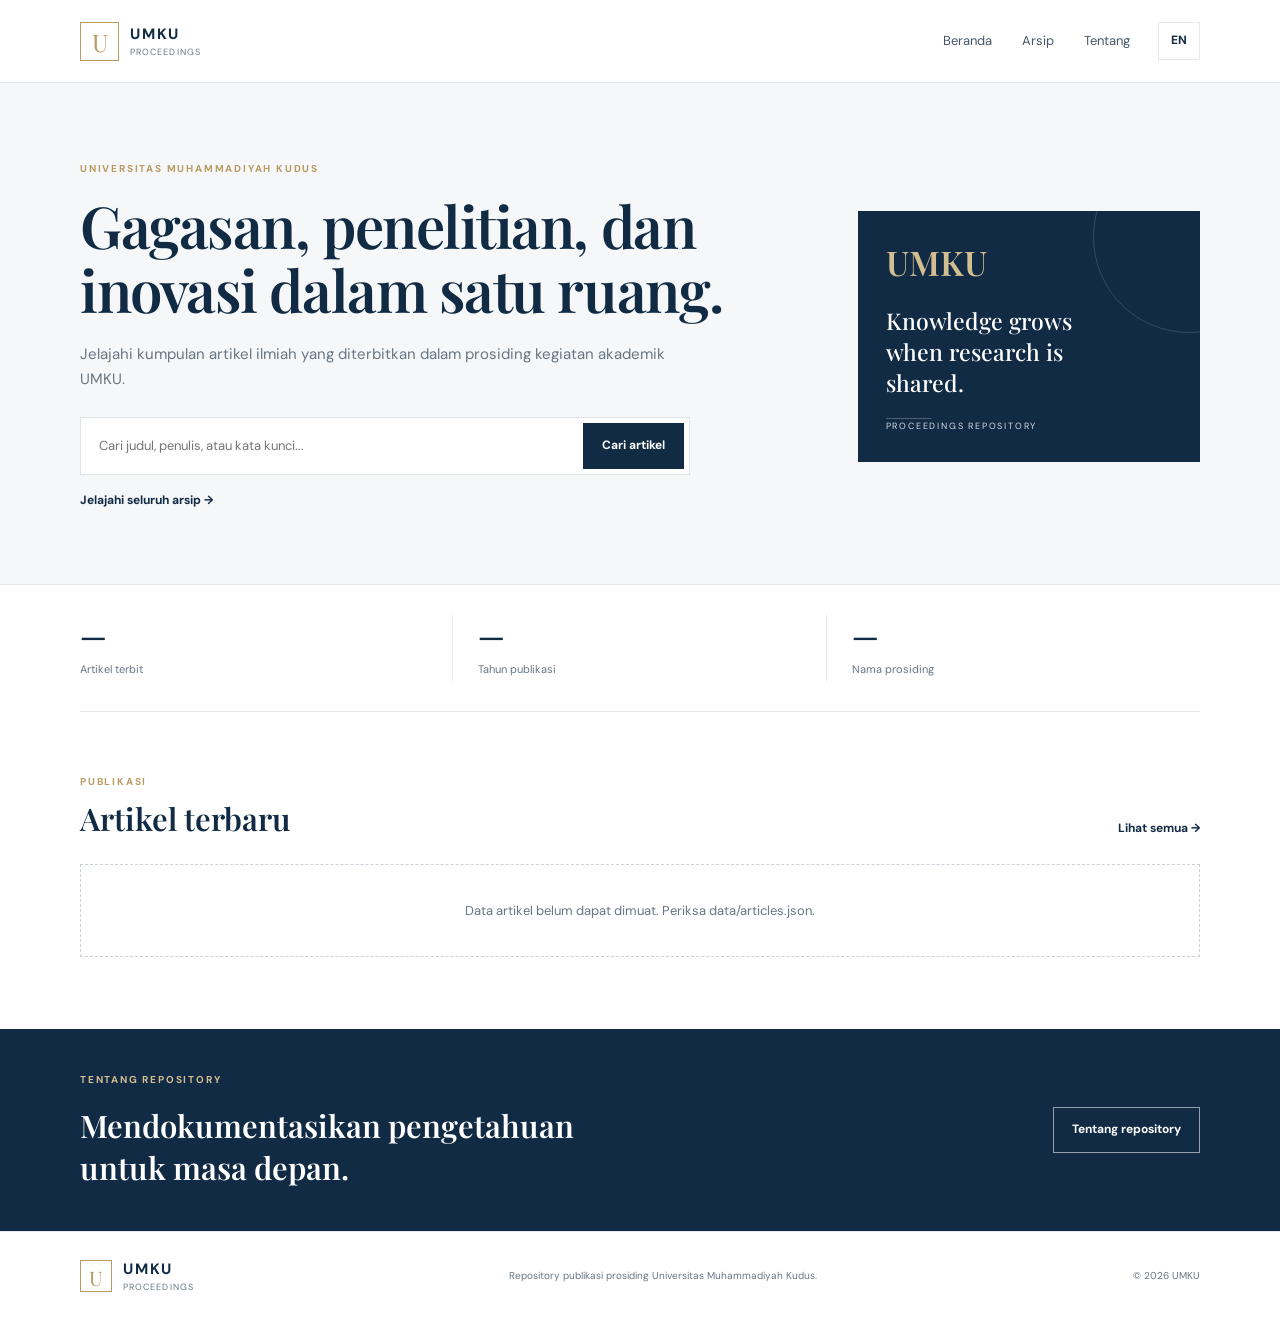
==== index.html @ 68429941 "Initial commit: prosiding website" ====
<!doctype html>
<html lang="id">
<head>
  <meta charset="utf-8">
  <meta name="viewport" content="width=device-width, initial-scale=1">
  <meta name="description" content="Repository publikasi prosiding Universitas Muhammadiyah Kudus.">
  <title>UMKU Proceedings</title>
  <link rel="icon" href="./assets/images/favicon.svg" type="image/svg+xml">
  <link rel="stylesheet" href="./assets/css/style.css">
  <script defer src="./assets/js/app.js"></script>
  <script defer src="./assets/js/home.js"></script>
</head>
<body>
  <div id="site-header"></div>
  <main>
    <section class="hero">
      <div class="container hero-grid">
        <div>
          <p class="eyebrow" data-i18n="eyebrow">UNIVERSITAS MUHAMMADIYAH KUDUS</p>
          <h1 data-i18n="heroTitle">Gagasan, penelitian, dan inovasi dalam satu ruang.</h1>
          <p class="hero-copy" data-i18n="heroCopy">Jelajahi kumpulan artikel ilmiah yang diterbitkan dalam prosiding kegiatan akademik UMKU.</p>
          <form class="search-box" id="hero-search">
            <label class="sr-only" for="hero-query" data-i18n="searchLabel">Cari artikel</label>
            <input id="hero-query" name="q" type="search" placeholder="Cari judul, penulis, atau kata kunci..." data-i18n-placeholder="searchPlaceholder">
            <button class="button button-dark" type="submit" data-i18n="searchButton">Cari artikel</button>
          </form>
          <a class="text-link" href="./archive.html" data-i18n="browseArchive">Jelajahi seluruh arsip →</a>
        </div>
        <aside class="hero-note">
          <span class="note-mark">UMKU</span>
          <p data-i18n="heroNote">Knowledge grows when research is shared.</p>
          <span class="note-line"></span>
          <small>PROCEEDINGS REPOSITORY</small>
        </aside>
      </div>
    </section>

    <section class="container stats-row" aria-label="Repository statistics">
      <div class="stat"><strong id="stat-articles">—</strong><span data-i18n="statArticles">Artikel terbit</span></div>
      <div class="stat"><strong id="stat-years">—</strong><span data-i18n="statYears">Tahun publikasi</span></div>
      <div class="stat"><strong id="stat-events">—</strong><span data-i18n="statEvents">Nama prosiding</span></div>
    </section>

    <section class="container section">
      <div class="section-heading">
        <div><p class="eyebrow" data-i18n="latestEyebrow">PUBLIKASI</p><h2 data-i18n="latestTitle">Artikel terbaru</h2></div>
        <a class="text-link" href="./archive.html" data-i18n="viewAll">Lihat semua →</a>
      </div>
      <div id="latest-articles" class="article-grid">
        <div class="empty-state">Memuat artikel…</div>
      </div>
    </section>

    <section class="callout">
      <div class="container callout-inner">
        <div><p class="eyebrow" data-i18n="aboutEyebrow">TENTANG REPOSITORY</p><h2 data-i18n="aboutTitle">Mendokumentasikan pengetahuan untuk masa depan.</h2></div>
        <a class="button button-outline" href="./about.html" data-i18n="aboutButton">Tentang repository</a>
      </div>
    </section>
  </main>
  <div id="site-footer"></div>
</body>
</html>
---- assets/css/style.css ----
@import url('https://fonts.googleapis.com/css2?family=DM+Sans:wght@400;500;600;700&family=Playfair+Display:wght@500;600;700&display=swap');
:root{--navy:#122b45;--navy2:#1c3b59;--gold:#b99a63;--ink:#1c2732;--muted:#687684;--line:#e5e9ed;--paper:#fff;--soft:#f5f7f8;--serif:"Playfair Display",Georgia,serif;--sans:"DM Sans",Arial,sans-serif}
*{box-sizing:border-box}html{scroll-behavior:smooth}body{margin:0;background:var(--paper);color:var(--ink);font-family:var(--sans);line-height:1.65}a{color:inherit;text-decoration:none}button,input,select{font:inherit}.container{width:min(1120px,calc(100% - 44px));margin-inline:auto}.site-header{border-bottom:1px solid var(--line);background:#fff}.nav-wrap{min-height:82px;display:flex;align-items:center;justify-content:space-between;gap:28px}.brand{display:flex;align-items:center;gap:11px;color:var(--navy)}.brand-symbol{width:39px;height:39px;border:1px solid var(--gold);display:grid;place-items:center;font-family:var(--serif);font-size:24px;color:var(--gold)}.brand strong,.brand small{display:block;line-height:1.2;letter-spacing:.12em}.brand strong{font-size:15px}.brand small{font-size:9px;color:var(--muted);margin-top:4px}.main-nav{display:flex;gap:30px;margin-left:auto}.main-nav a{font-size:13px;color:#485665}.main-nav a:hover,.text-link:hover{color:var(--gold)}.language-toggle{border:1px solid var(--line);background:white;padding:8px 12px;color:var(--navy);cursor:pointer;font-size:12px;font-weight:700}.hero{background:var(--soft);border-bottom:1px solid var(--line);padding:78px 0 72px}.hero-grid{display:grid;grid-template-columns:1.55fr .75fr;gap:70px;align-items:center}.eyebrow{font-size:10px;font-weight:700;letter-spacing:.18em;color:var(--gold);margin:0 0 15px}.hero h1,.page-intro h1,.detail-main h1,.prose h1{font:600 clamp(38px,5vw,58px)/1.12 var(--serif);letter-spacing:-.025em;color:var(--navy);margin:0;max-width:720px}.hero-copy{color:var(--muted);max-width:590px;margin:20px 0 25px;font-size:15px}.search-box{display:flex;max-width:610px;background:white;border:1px solid #dfe4e8;padding:5px;gap:6px}.search-box input{border:0;outline:0;min-width:0;flex:1;padding:12px 13px;color:var(--ink);font-size:13px}.button{display:inline-flex;align-items:center;justify-content:center;padding:12px 18px;border:1px solid transparent;font-size:12px;font-weight:700;cursor:pointer;transition:.2s}.button-dark{background:var(--navy);color:white}.button-dark:hover{background:var(--navy2)}.button-light{background:white;border-color:var(--line);color:var(--navy)}.button-outline{border-color:rgba(255,255,255,.55);color:white}.text-link{display:inline-block;color:var(--navy);font-size:12px;font-weight:700;margin-top:16px}.hero-note{min-height:245px;background:var(--navy);color:white;padding:28px;display:flex;flex-direction:column;justify-content:space-between;position:relative;overflow:hidden}.hero-note:after{content:"";position:absolute;width:190px;height:190px;border:1px solid rgba(255,255,255,.14);border-radius:50%;right:-85px;top:-70px}.note-mark{font:600 34px var(--serif);color:#d4bd91}.hero-note p{font:500 23px/1.35 var(--serif);max-width:220px;margin:20px 0}.note-line{height:1px;background:rgba(255,255,255,.25);width:45px}.hero-note small{font-size:9px;letter-spacing:.2em;color:#d3dce4}.stats-row{display:grid;grid-template-columns:repeat(3,1fr);padding:30px 0;border-bottom:1px solid var(--line)}.stat{padding:0 25px;border-right:1px solid var(--line)}.stat:first-child{padding-left:0}.stat:last-child{border:0}.stat strong{display:block;color:var(--navy);font:600 30px var(--serif)}.stat span{font-size:11px;color:var(--muted)}.section{padding:62px 0 72px}.section-heading{display:flex;align-items:end;justify-content:space-between;margin-bottom:25px}.section-heading h2,.callout h2,.abstract-block h2,.pdf-section h2{font:600 31px var(--serif);color:var(--navy);margin:0}.section-heading .eyebrow{margin-bottom:6px}.section-heading .text-link{margin:0}.article-grid{display:grid;grid-template-columns:repeat(3,1fr);gap:16px}.article-card{border:1px solid var(--line);padding:23px;min-height:220px;display:flex;flex-direction:column;align-items:flex-start;transition:.2s}.article-card:hover{border-color:#b7c2cc;transform:translateY(-2px)}.article-card-meta{display:flex;gap:12px;flex-wrap:wrap;color:var(--gold);font-size:10px;font-weight:700}.article-card h3{font:600 20px/1.35 var(--serif);color:var(--navy);margin:16px 0 8px}.article-authors{font-size:11px;color:var(--muted);margin:0}.article-card .text-link{margin-top:auto;padding-top:18px}.empty-state{padding:35px;border:1px dashed #cbd3da;color:var(--muted);font-size:13px;text-align:center;grid-column:1/-1}.callout{background:var(--navy);color:white;padding:43px 0}.callout-inner{display:flex;align-items:center;justify-content:space-between;gap:30px}.callout .eyebrow{color:#d4bd91}.callout h2{color:white;max-width:580px}.site-footer{border-top:1px solid var(--line);padding:28px 0}.footer-inner{display:flex;align-items:center;justify-content:space-between;gap:20px}.footer-inner p,.footer-inner>span{font-size:10px;color:var(--muted);margin:0}.brand-footer .brand-symbol{width:32px;height:32px;font-size:20px}.page-main{padding-top:55px;padding-bottom:90px}.page-intro{margin-bottom:34px}.page-intro h1,.prose h1{font-size:46px}.page-intro>p:last-child{color:var(--muted);font-size:14px}.filter-panel{display:flex;gap:12px;align-items:end;background:var(--soft);padding:15px;margin-bottom:20px}.archive-search{flex:1}.filter-label{display:grid;gap:5px;font-size:10px;color:var(--muted);font-weight:700}.filter-label select{min-width:150px;border:1px solid var(--line);background:white;padding:12px;color:var(--ink);font-size:12px}.results-bar{display:flex;justify-content:space-between;color:var(--muted);font-size:11px;padding:8px 0 15px}.article-list{border-top:1px solid var(--line)}.list-item{display:grid;grid-template-columns:90px 1fr;gap:25px;padding:27px 10px;border-bottom:1px solid var(--line)}.list-year{font:600 24px var(--serif);color:var(--gold)}.list-item .eyebrow{margin-bottom:5px}.list-item h2{font:600 22px/1.35 var(--serif);color:var(--navy);margin:0 0 7px}.list-item .text-link{margin-top:8px}.back-link{display:inline-block;font-size:12px;color:var(--muted);margin-bottom:32px}.detail-layout{display:grid;grid-template-columns:1.6fr .7fr;gap:60px}.detail-main h1{font-size:42px}.detail-authors{font-size:13px;color:var(--muted);margin:18px 0}.detail-actions{display:flex;gap:9px;margin:25px 0 38px}.abstract-block{border-top:1px solid var(--line);padding-top:25px}.abstract-block h2,.pdf-section h2{font-size:25px}.abstract-block p{font-size:14px;color:#53616e;line-height:1.85}.metadata-card{background:var(--soft);padding:23px;height:max-content}.metadata-card h2{font:600 19px var(--serif);color:var(--navy);margin:0 0 20px}.metadata-card dl{margin:0}.metadata-card dt{font-size:10px;text-transform:uppercase;letter-spacing:.1em;color:var(--gold);font-weight:700;margin-top:16px}.metadata-card dd{font-size:12px;color:var(--ink);margin:3px 0 0;overflow-wrap:anywhere}.pdf-section{margin-top:55px}.pdf-section .section-heading{margin-bottom:15px}.pdf-frame{width:100%;height:720px;border:1px solid var(--line);background:var(--soft)}.prose{max-width:850px}.prose h2{font:600 25px var(--serif);color:var(--navy);margin-top:38px}.prose p{color:#566471;max-width:760px;font-size:14px}.sr-only{position:absolute;width:1px;height:1px;padding:0;margin:-1px;overflow:hidden;clip:rect(0,0,0,0);white-space:nowrap;border:0}
@media(max-width:760px){.container{width:min(100% - 32px,1120px)}.nav-wrap{min-height:72px;gap:12px}.main-nav{gap:13px}.main-nav a{font-size:11px}.brand-symbol{width:33px;height:33px}.brand strong{font-size:13px}.brand small{font-size:8px}.hero{padding:52px 0}.hero-grid{grid-template-columns:1fr;gap:30px}.hero h1{font-size:42px}.hero-note{min-height:190px}.stats-row{padding:22px 0}.stat{padding:0 12px}.stat strong{font-size:24px}.stat span{font-size:9px}.section{padding:45px 0}.article-grid{grid-template-columns:1fr}.article-card{min-height:185px}.callout-inner{align-items:flex-start;flex-direction:column}.filter-panel{align-items:stretch;flex-direction:column}.filter-label select{width:100%}.list-item{grid-template-columns:55px 1fr;gap:12px;padding:22px 0}.list-year{font-size:19px}.list-item h2{font-size:19px}.detail-layout{grid-template-columns:1fr;gap:28px}.detail-main h1{font-size:34px}.pdf-frame{height:560px}.footer-inner{align-items:flex-start;flex-direction:column;gap:10px}.page-intro h1,.prose h1{font-size:38px}.search-box{flex-direction:column}.search-box input{width:100%}.search-box .button{width:100%}}
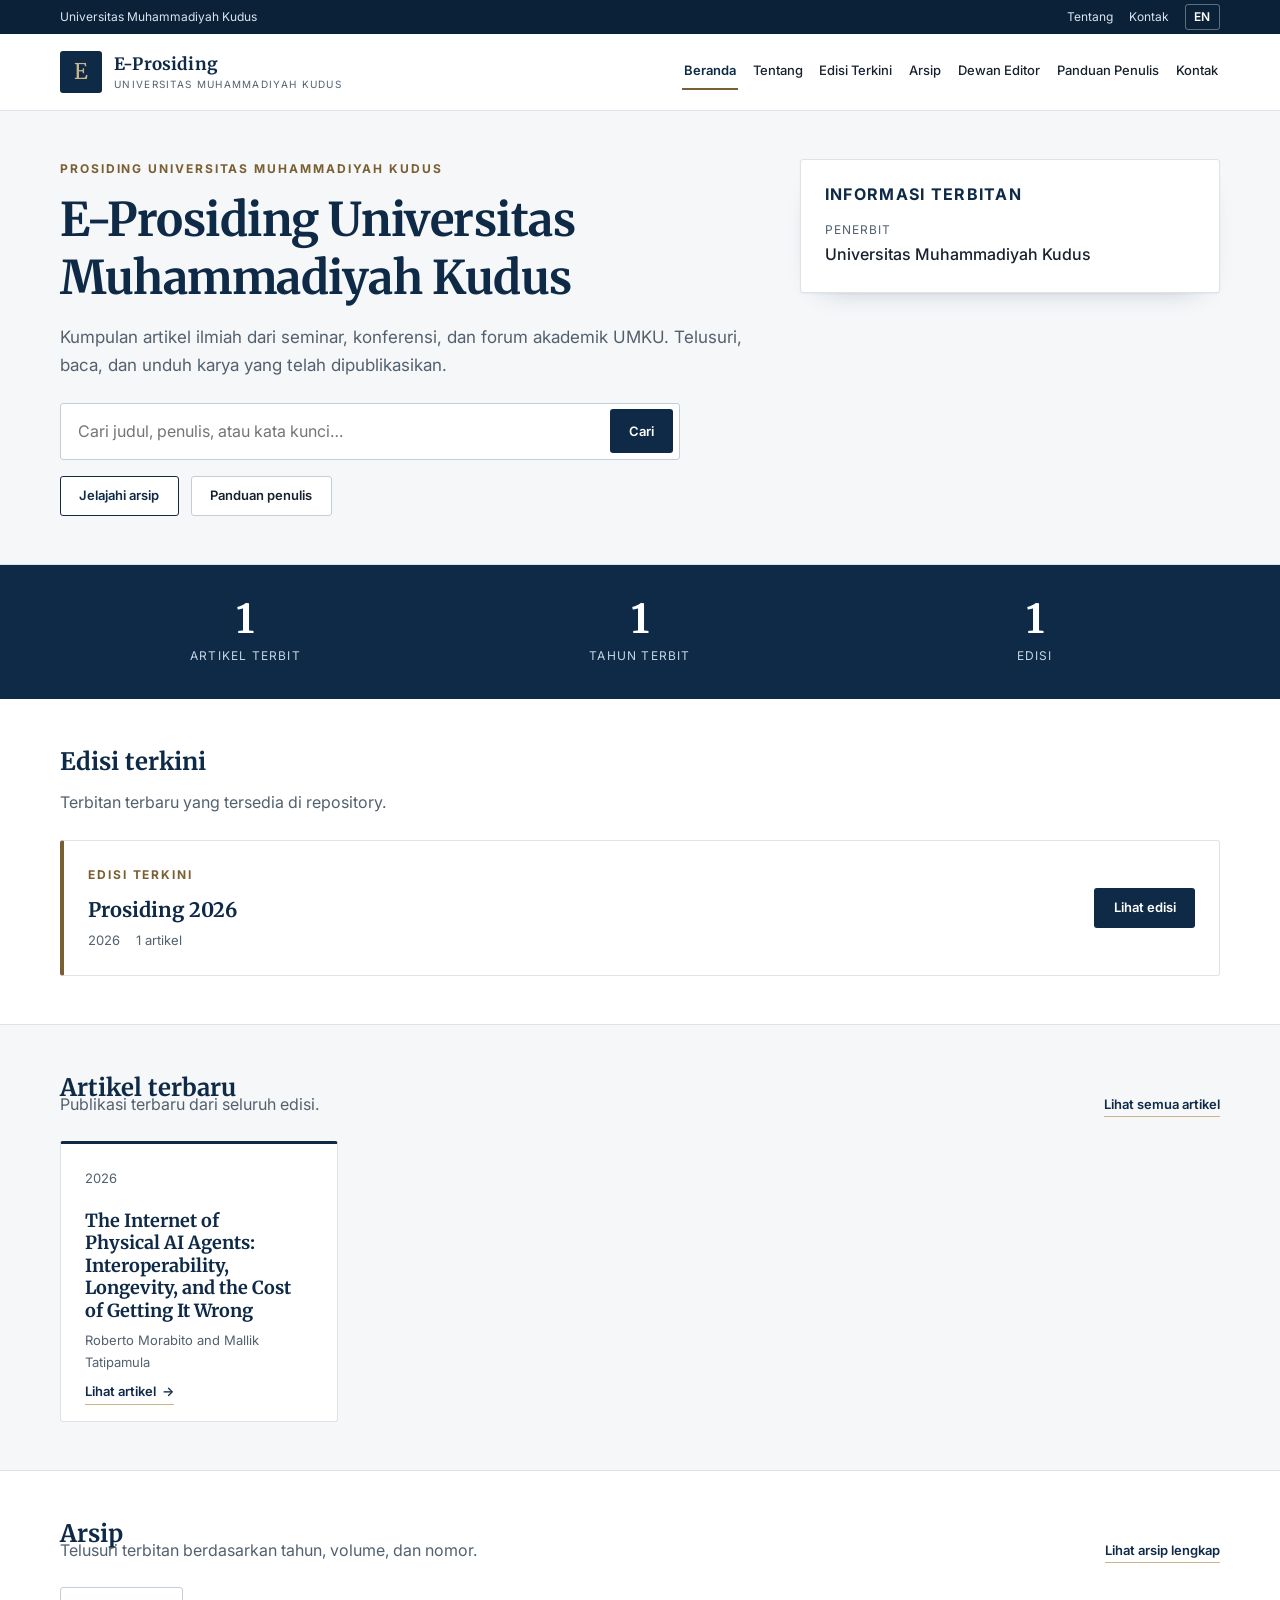
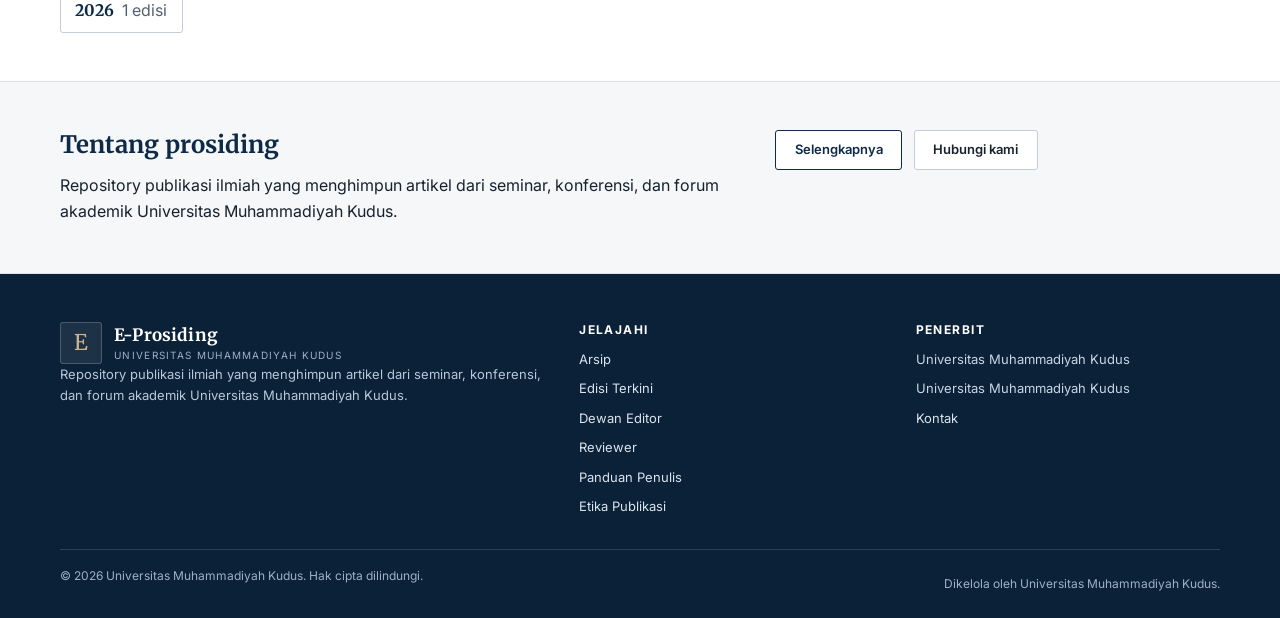
==== commit ca0a764d: "diubah banyak" ====
--- a/index.html
+++ b/index.html
@@ -3,61 +3,219 @@
 <head>
   <meta charset="utf-8">
   <meta name="viewport" content="width=device-width, initial-scale=1">
-  <meta name="description" content="Repository publikasi prosiding Universitas Muhammadiyah Kudus.">
-  <title>UMKU Proceedings</title>
-  <link rel="icon" href="./assets/images/favicon.svg" type="image/svg+xml">
-  <link rel="stylesheet" href="./assets/css/style.css">
-  <script defer src="./assets/js/app.js"></script>
-  <script defer src="./assets/js/home.js"></script>
+  <title>E-Prosiding Universitas Muhammadiyah Kudus — Prosiding Ilmiah</title>
+  <meta name="description" content="E-Prosiding Universitas Muhammadiyah Kudus: repository publikasi ilmiah dari seminar, konferensi, dan forum akademik UMKU. Telusuri, baca, dan unduh artikel.">
+  <link rel="canonical" href="https://elbirr.github.io/prosiding-website/">
+  <meta name="theme-color" content="#0e2a47">
+  <meta property="og:type" content="website">
+  <meta property="og:site_name" content="E-Prosiding Universitas Muhammadiyah Kudus">
+  <meta property="og:title" content="E-Prosiding Universitas Muhammadiyah Kudus">
+  <meta property="og:description" content="Repository publikasi ilmiah dari seminar, konferensi, dan forum akademik Universitas Muhammadiyah Kudus.">
+  <meta property="og:url" content="https://elbirr.github.io/prosiding-website/">
+  <meta name="twitter:card" content="summary">
+  <link rel="icon" href="assets/images/favicon.svg" type="image/svg+xml">
+  <link rel="preconnect" href="https://fonts.googleapis.com">
+  <link rel="preconnect" href="https://fonts.gstatic.com" crossorigin>
+  <link href="https://fonts.googleapis.com/css2?family=Inter:wght@400;500;600;700&family=Merriweather:wght@400;700&display=swap" rel="stylesheet">
+  <link rel="stylesheet" href="assets/css/style.css">
+  <script defer src="assets/js/lib.js"></script>
+  <script defer src="assets/js/app.js"></script>
+  <script defer src="assets/js/home.js"></script>
+  <script type="application/ld+json">
+  {
+    "@context": "https://schema.org",
+    "@type": "WebSite",
+    "name": "E-Prosiding Universitas Muhammadiyah Kudus",
+    "url": "https://elbirr.github.io/prosiding-website/",
+    "publisher": {
+      "@type": "Organization",
+      "name": "Universitas Muhammadiyah Kudus"
+    }
+  }
+  </script>
 </head>
 <body>
-  <div id="site-header"></div>
-  <main>
+  <a class="skip-link" href="#main" data-i18n="skipToContent">Lewati ke konten</a>
+
+  <header class="site-header">
+    <div class="utility-bar">
+      <div class="container utility-inner">
+        <span data-site="institution">Universitas Muhammadiyah Kudus</span>
+        <nav aria-label="Bahasa">
+          <a href="about.html" data-i18n="navAbout">Tentang</a>
+          <a href="contact.html" data-i18n="navContact">Kontak</a>
+          <button class="lang-toggle" type="button" data-lang-toggle data-i18n-aria="languageLabel">EN</button>
+        </nav>
+      </div>
+    </div>
+    <div class="container header-inner">
+      <a class="brand" href="index.html">
+        <span class="brand-mark" data-logo aria-hidden="true">E</span>
+        <span class="brand-text">
+          <strong>E-Prosiding</strong>
+          <small>Universitas Muhammadiyah Kudus</small>
+        </span>
+      </a>
+      <button class="menu-toggle" type="button" data-menu-toggle aria-expanded="false" aria-controls="main-nav">
+        <span data-menu-label>Menu</span>
+      </button>
+      <nav class="main-nav" id="main-nav" aria-label="Navigasi utama">
+        <a href="index.html" aria-current="page" data-i18n="navHome">Beranda</a>
+        <a href="about.html" data-i18n="navAbout">Tentang</a>
+        <a href="issue.html" data-i18n="navCurrent">Edisi Terkini</a>
+        <a href="archive.html" data-i18n="navArchive">Arsip</a>
+        <a href="editorial-team.html" data-i18n="navEditorial">Dewan Editor</a>
+        <a href="author-guidelines.html" data-i18n="navGuidelines">Panduan Penulis</a>
+        <a href="contact.html" data-i18n="navContact">Kontak</a>
+      </nav>
+    </div>
+  </header>
+
+  <main id="main">
     <section class="hero">
       <div class="container hero-grid">
         <div>
-          <p class="eyebrow" data-i18n="eyebrow">UNIVERSITAS MUHAMMADIYAH KUDUS</p>
-          <h1 data-i18n="heroTitle">Gagasan, penelitian, dan inovasi dalam satu ruang.</h1>
-          <p class="hero-copy" data-i18n="heroCopy">Jelajahi kumpulan artikel ilmiah yang diterbitkan dalam prosiding kegiatan akademik UMKU.</p>
-          <form class="search-box" id="hero-search">
-            <label class="sr-only" for="hero-query" data-i18n="searchLabel">Cari artikel</label>
-            <input id="hero-query" name="q" type="search" placeholder="Cari judul, penulis, atau kata kunci..." data-i18n-placeholder="searchPlaceholder">
-            <button class="button button-dark" type="submit" data-i18n="searchButton">Cari artikel</button>
+          <p class="eyebrow" data-i18n="heroEyebrow">Prosiding Universitas Muhammadiyah Kudus</p>
+          <h1 data-i18n="heroTitle">E-Prosiding Universitas Muhammadiyah Kudus</h1>
+          <p class="hero-copy" data-i18n="heroCopy">Kumpulan artikel ilmiah dari seminar, konferensi, dan forum akademik UMKU. Telusuri, baca, dan unduh karya yang telah dipublikasikan.</p>
+          <form class="search-form" id="hero-search" role="search">
+            <label class="sr-only" for="hero-query" data-i18n="searchArticles">Cari artikel</label>
+            <input id="hero-query" name="q" type="search" autocomplete="off" data-i18n-placeholder="searchPlaceholder" placeholder="Cari judul, penulis, atau kata kunci…">
+            <button class="btn btn-primary" type="submit" data-i18n="searchButton">Cari</button>
           </form>
-          <a class="text-link" href="./archive.html" data-i18n="browseArchive">Jelajahi seluruh arsip →</a>
-        </div>
-        <aside class="hero-note">
-          <span class="note-mark">UMKU</span>
-          <p data-i18n="heroNote">Knowledge grows when research is shared.</p>
-          <span class="note-line"></span>
-          <small>PROCEEDINGS REPOSITORY</small>
+          <div class="action-row">
+            <a class="btn btn-outline" href="archive.html" data-i18n="browseArchive">Jelajahi arsip</a>
+            <a class="btn btn-ghost" href="author-guidelines.html" data-i18n="guidelinesButton">Panduan penulis</a>
+          </div>
+        </div>
+        <aside class="journal-card">
+          <h2 data-i18n="journalInfo">Informasi terbitan</h2>
+          <dl class="info-list">
+            <div data-site-item>
+              <dt data-i18n="publisherLabel">Penerbit</dt>
+              <dd data-site="publisher">Universitas Muhammadiyah Kudus</dd>
+            </div>
+            <div data-site-item>
+              <dt data-i18n="frequencyLabel">Frekuensi</dt>
+              <dd data-site="frequency"></dd>
+            </div>
+            <div data-site-item>
+              <dt data-i18n="openAccessLabel">Akses terbuka</dt>
+              <dd data-site="open_access"></dd>
+            </div>
+            <div data-site-item>
+              <dt data-i18n="contactLabel">Kontak</dt>
+              <dd><a data-site="contact_email" href="contact.html"></a></dd>
+            </div>
+          </dl>
         </aside>
       </div>
     </section>
 
-    <section class="container stats-row" aria-label="Repository statistics">
-      <div class="stat"><strong id="stat-articles">—</strong><span data-i18n="statArticles">Artikel terbit</span></div>
-      <div class="stat"><strong id="stat-years">—</strong><span data-i18n="statYears">Tahun publikasi</span></div>
-      <div class="stat"><strong id="stat-events">—</strong><span data-i18n="statEvents">Nama prosiding</span></div>
-    </section>
-
-    <section class="container section">
-      <div class="section-heading">
-        <div><p class="eyebrow" data-i18n="latestEyebrow">PUBLIKASI</p><h2 data-i18n="latestTitle">Artikel terbaru</h2></div>
-        <a class="text-link" href="./archive.html" data-i18n="viewAll">Lihat semua →</a>
-      </div>
-      <div id="latest-articles" class="article-grid">
-        <div class="empty-state">Memuat artikel…</div>
-      </div>
-    </section>
-
-    <section class="callout">
-      <div class="container callout-inner">
-        <div><p class="eyebrow" data-i18n="aboutEyebrow">TENTANG REPOSITORY</p><h2 data-i18n="aboutTitle">Mendokumentasikan pengetahuan untuk masa depan.</h2></div>
-        <a class="button button-outline" href="./about.html" data-i18n="aboutButton">Tentang repository</a>
+    <section class="stats" aria-labelledby="stats-title">
+      <h2 class="sr-only" id="stats-title" data-i18n="statsLabel">Statistik publikasi</h2>
+      <div class="container stats-grid">
+        <div class="stat"><strong id="stat-articles">0</strong><span data-i18n="statsArticles">Artikel terbit</span></div>
+        <div class="stat"><strong id="stat-years">0</strong><span data-i18n="statsYears">Tahun terbit</span></div>
+        <div class="stat"><strong id="stat-issues">0</strong><span data-i18n="statsIssues">Edisi</span></div>
+      </div>
+    </section>
+
+    <p class="container muted small" id="loading-note" data-i18n="loading">Memuat…</p>
+
+    <section class="section" id="current-issue-section" aria-labelledby="current-issue-title">
+      <div class="container">
+        <div class="section-head">
+          <h2 id="current-issue-title" data-i18n="currentIssueTitle">Edisi terkini</h2>
+        </div>
+        <p class="section-lead" data-i18n="currentIssueCopy">Terbitan terbaru yang tersedia di repository.</p>
+        <div id="home-issue"></div>
+      </div>
+    </section>
+
+    <section class="section section--soft" aria-labelledby="latest-title">
+      <div class="container">
+        <div class="section-head">
+          <div>
+            <h2 id="latest-title" data-i18n="latestTitle">Artikel terbaru</h2>
+            <p class="section-lead" data-i18n="latestCopy">Publikasi terbaru dari seluruh edisi.</p>
+          </div>
+          <a class="link-arrow" href="archive.html" data-i18n="latestAll">Lihat semua artikel</a>
+        </div>
+        <div class="article-grid" id="latest-articles"></div>
+      </div>
+    </section>
+
+    <section class="section" id="home-archive-section" aria-labelledby="home-archive-title">
+      <div class="container">
+        <div class="section-head">
+          <div>
+            <h2 id="home-archive-title" data-i18n="archiveTitle">Arsip</h2>
+            <p class="section-lead" data-i18n="archiveCopy">Telusuri terbitan berdasarkan tahun, volume, dan nomor.</p>
+          </div>
+          <a class="link-arrow" href="archive.html" data-i18n="archiveLink">Lihat arsip lengkap</a>
+        </div>
+        <ul class="year-list" id="home-archive"></ul>
+      </div>
+    </section>
+
+    <section class="section section--soft" aria-labelledby="home-about-title">
+      <div class="container split">
+        <div>
+          <h2 id="home-about-title" data-i18n="aboutTitle">Tentang prosiding</h2>
+          <p data-site="description"></p>
+        </div>
+        <div class="action-row">
+          <a class="btn btn-outline" href="about.html" data-i18n="aboutMore">Selengkapnya</a>
+          <a class="btn btn-ghost" href="contact.html" data-i18n="contactButton">Hubungi kami</a>
+        </div>
       </div>
     </section>
   </main>
-  <div id="site-footer"></div>
+
+  <footer class="site-footer">
+    <div class="container">
+      <div class="footer-grid">
+        <div class="footer-brand">
+          <a class="brand" href="index.html">
+            <span class="brand-mark" aria-hidden="true">E</span>
+            <span class="brand-text">
+              <strong>E-Prosiding</strong>
+              <small>Universitas Muhammadiyah Kudus</small>
+            </span>
+          </a>
+          <p data-site="description"></p>
+        </div>
+        <div>
+          <h2 data-i18n="footerExplore">Jelajahi</h2>
+          <ul class="footer-links">
+            <li><a href="archive.html" data-i18n="navArchive">Arsip</a></li>
+            <li><a href="issue.html" data-i18n="navCurrent">Edisi Terkini</a></li>
+            <li><a href="editorial-team.html" data-i18n="navEditorial">Dewan Editor</a></li>
+            <li><a href="reviewers.html" data-i18n="navReviewers">Reviewer</a></li>
+            <li><a href="author-guidelines.html" data-i18n="navGuidelines">Panduan Penulis</a></li>
+            <li><a href="ethics.html" data-i18n="navEthics">Etika Publikasi</a></li>
+          </ul>
+        </div>
+        <div>
+          <h2 data-i18n="footerPublisher">Penerbit</h2>
+          <ul class="footer-meta">
+            <li data-site="institution">Universitas Muhammadiyah Kudus</li>
+            <li data-site="publisher">Universitas Muhammadiyah Kudus</li>
+            <li data-site-item><a data-site="contact_email" href="contact.html"></a></li>
+            <li><a href="contact.html" data-i18n="footerContact">Kontak</a></li>
+          </ul>
+        </div>
+      </div>
+      <div class="footer-bottom">
+        <p>© <span data-year>2026</span> Universitas Muhammadiyah Kudus. <span data-i18n="footerRights">Hak cipta dilindungi.</span></p>
+        <p data-i18n="footerManaged">Dikelola oleh Universitas Muhammadiyah Kudus.</p>
+      </div>
+    </div>
+  </footer>
+
+  <noscript>
+    <div class="container notice">Halaman ini memerlukan JavaScript untuk menampilkan data artikel. Anda tetap dapat membuka <a href="archive.html">arsip</a> atau <a href="data/articles.json">berkas data artikel</a> secara langsung. / This page needs JavaScript to load article data.</div>
+  </noscript>
 </body>
 </html>
--- a/assets/css/style.css
+++ b/assets/css/style.css
@@ -1,4 +1,798 @@
-@import url('https://fonts.googleapis.com/css2?family=DM+Sans:wght@400;500;600;700&family=Playfair+Display:wght@500;600;700&display=swap');
-:root{--navy:#122b45;--navy2:#1c3b59;--gold:#b99a63;--ink:#1c2732;--muted:#687684;--line:#e5e9ed;--paper:#fff;--soft:#f5f7f8;--serif:"Playfair Display",Georgia,serif;--sans:"DM Sans",Arial,sans-serif}
-*{box-sizing:border-box}html{scroll-behavior:smooth}body{margin:0;background:var(--paper);color:var(--ink);font-family:var(--sans);line-height:1.65}a{color:inherit;text-decoration:none}button,input,select{font:inherit}.container{width:min(1120px,calc(100% - 44px));margin-inline:auto}.site-header{border-bottom:1px solid var(--line);background:#fff}.nav-wrap{min-height:82px;display:flex;align-items:center;justify-content:space-between;gap:28px}.brand{display:flex;align-items:center;gap:11px;color:var(--navy)}.brand-symbol{width:39px;height:39px;border:1px solid var(--gold);display:grid;place-items:center;font-family:var(--serif);font-size:24px;color:var(--gold)}.brand strong,.brand small{display:block;line-height:1.2;letter-spacing:.12em}.brand strong{font-size:15px}.brand small{font-size:9px;color:var(--muted);margin-top:4px}.main-nav{display:flex;gap:30px;margin-left:auto}.main-nav a{font-size:13px;color:#485665}.main-nav a:hover,.text-link:hover{color:var(--gold)}.language-toggle{border:1px solid var(--line);background:white;padding:8px 12px;color:var(--navy);cursor:pointer;font-size:12px;font-weight:700}.hero{background:var(--soft);border-bottom:1px solid var(--line);padding:78px 0 72px}.hero-grid{display:grid;grid-template-columns:1.55fr .75fr;gap:70px;align-items:center}.eyebrow{font-size:10px;font-weight:700;letter-spacing:.18em;color:var(--gold);margin:0 0 15px}.hero h1,.page-intro h1,.detail-main h1,.prose h1{font:600 clamp(38px,5vw,58px)/1.12 var(--serif);letter-spacing:-.025em;color:var(--navy);margin:0;max-width:720px}.hero-copy{color:var(--muted);max-width:590px;margin:20px 0 25px;font-size:15px}.search-box{display:flex;max-width:610px;background:white;border:1px solid #dfe4e8;padding:5px;gap:6px}.search-box input{border:0;outline:0;min-width:0;flex:1;padding:12px 13px;color:var(--ink);font-size:13px}.button{display:inline-flex;align-items:center;justify-content:center;padding:12px 18px;border:1px solid transparent;font-size:12px;font-weight:700;cursor:pointer;transition:.2s}.button-dark{background:var(--navy);color:white}.button-dark:hover{background:var(--navy2)}.button-light{background:white;border-color:var(--line);color:var(--navy)}.button-outline{border-color:rgba(255,255,255,.55);color:white}.text-link{display:inline-block;color:var(--navy);font-size:12px;font-weight:700;margin-top:16px}.hero-note{min-height:245px;background:var(--navy);color:white;padding:28px;display:flex;flex-direction:column;justify-content:space-between;position:relative;overflow:hidden}.hero-note:after{content:"";position:absolute;width:190px;height:190px;border:1px solid rgba(255,255,255,.14);border-radius:50%;right:-85px;top:-70px}.note-mark{font:600 34px var(--serif);color:#d4bd91}.hero-note p{font:500 23px/1.35 var(--serif);max-width:220px;margin:20px 0}.note-line{height:1px;background:rgba(255,255,255,.25);width:45px}.hero-note small{font-size:9px;letter-spacing:.2em;color:#d3dce4}.stats-row{display:grid;grid-template-columns:repeat(3,1fr);padding:30px 0;border-bottom:1px solid var(--line)}.stat{padding:0 25px;border-right:1px solid var(--line)}.stat:first-child{padding-left:0}.stat:last-child{border:0}.stat strong{display:block;color:var(--navy);font:600 30px var(--serif)}.stat span{font-size:11px;color:var(--muted)}.section{padding:62px 0 72px}.section-heading{display:flex;align-items:end;justify-content:space-between;margin-bottom:25px}.section-heading h2,.callout h2,.abstract-block h2,.pdf-section h2{font:600 31px var(--serif);color:var(--navy);margin:0}.section-heading .eyebrow{margin-bottom:6px}.section-heading .text-link{margin:0}.article-grid{display:grid;grid-template-columns:repeat(3,1fr);gap:16px}.article-card{border:1px solid var(--line);padding:23px;min-height:220px;display:flex;flex-direction:column;align-items:flex-start;transition:.2s}.article-card:hover{border-color:#b7c2cc;transform:translateY(-2px)}.article-card-meta{display:flex;gap:12px;flex-wrap:wrap;color:var(--gold);font-size:10px;font-weight:700}.article-card h3{font:600 20px/1.35 var(--serif);color:var(--navy);margin:16px 0 8px}.article-authors{font-size:11px;color:var(--muted);margin:0}.article-card .text-link{margin-top:auto;padding-top:18px}.empty-state{padding:35px;border:1px dashed #cbd3da;color:var(--muted);font-size:13px;text-align:center;grid-column:1/-1}.callout{background:var(--navy);color:white;padding:43px 0}.callout-inner{display:flex;align-items:center;justify-content:space-between;gap:30px}.callout .eyebrow{color:#d4bd91}.callout h2{color:white;max-width:580px}.site-footer{border-top:1px solid var(--line);padding:28px 0}.footer-inner{display:flex;align-items:center;justify-content:space-between;gap:20px}.footer-inner p,.footer-inner>span{font-size:10px;color:var(--muted);margin:0}.brand-footer .brand-symbol{width:32px;height:32px;font-size:20px}.page-main{padding-top:55px;padding-bottom:90px}.page-intro{margin-bottom:34px}.page-intro h1,.prose h1{font-size:46px}.page-intro>p:last-child{color:var(--muted);font-size:14px}.filter-panel{display:flex;gap:12px;align-items:end;background:var(--soft);padding:15px;margin-bottom:20px}.archive-search{flex:1}.filter-label{display:grid;gap:5px;font-size:10px;color:var(--muted);font-weight:700}.filter-label select{min-width:150px;border:1px solid var(--line);background:white;padding:12px;color:var(--ink);font-size:12px}.results-bar{display:flex;justify-content:space-between;color:var(--muted);font-size:11px;padding:8px 0 15px}.article-list{border-top:1px solid var(--line)}.list-item{display:grid;grid-template-columns:90px 1fr;gap:25px;padding:27px 10px;border-bottom:1px solid var(--line)}.list-year{font:600 24px var(--serif);color:var(--gold)}.list-item .eyebrow{margin-bottom:5px}.list-item h2{font:600 22px/1.35 var(--serif);color:var(--navy);margin:0 0 7px}.list-item .text-link{margin-top:8px}.back-link{display:inline-block;font-size:12px;color:var(--muted);margin-bottom:32px}.detail-layout{display:grid;grid-template-columns:1.6fr .7fr;gap:60px}.detail-main h1{font-size:42px}.detail-authors{font-size:13px;color:var(--muted);margin:18px 0}.detail-actions{display:flex;gap:9px;margin:25px 0 38px}.abstract-block{border-top:1px solid var(--line);padding-top:25px}.abstract-block h2,.pdf-section h2{font-size:25px}.abstract-block p{font-size:14px;color:#53616e;line-height:1.85}.metadata-card{background:var(--soft);padding:23px;height:max-content}.metadata-card h2{font:600 19px var(--serif);color:var(--navy);margin:0 0 20px}.metadata-card dl{margin:0}.metadata-card dt{font-size:10px;text-transform:uppercase;letter-spacing:.1em;color:var(--gold);font-weight:700;margin-top:16px}.metadata-card dd{font-size:12px;color:var(--ink);margin:3px 0 0;overflow-wrap:anywhere}.pdf-section{margin-top:55px}.pdf-section .section-heading{margin-bottom:15px}.pdf-frame{width:100%;height:720px;border:1px solid var(--line);background:var(--soft)}.prose{max-width:850px}.prose h2{font:600 25px var(--serif);color:var(--navy);margin-top:38px}.prose p{color:#566471;max-width:760px;font-size:14px}.sr-only{position:absolute;width:1px;height:1px;padding:0;margin:-1px;overflow:hidden;clip:rect(0,0,0,0);white-space:nowrap;border:0}
-@media(max-width:760px){.container{width:min(100% - 32px,1120px)}.nav-wrap{min-height:72px;gap:12px}.main-nav{gap:13px}.main-nav a{font-size:11px}.brand-symbol{width:33px;height:33px}.brand strong{font-size:13px}.brand small{font-size:8px}.hero{padding:52px 0}.hero-grid{grid-template-columns:1fr;gap:30px}.hero h1{font-size:42px}.hero-note{min-height:190px}.stats-row{padding:22px 0}.stat{padding:0 12px}.stat strong{font-size:24px}.stat span{font-size:9px}.section{padding:45px 0}.article-grid{grid-template-columns:1fr}.article-card{min-height:185px}.callout-inner{align-items:flex-start;flex-direction:column}.filter-panel{align-items:stretch;flex-direction:column}.filter-label select{width:100%}.list-item{grid-template-columns:55px 1fr;gap:12px;padding:22px 0}.list-year{font-size:19px}.list-item h2{font-size:19px}.detail-layout{grid-template-columns:1fr;gap:28px}.detail-main h1{font-size:34px}.pdf-frame{height:560px}.footer-inner{align-items:flex-start;flex-direction:column;gap:10px}.page-intro h1,.prose h1{font-size:38px}.search-box{flex-direction:column}.search-box input{width:100%}.search-box .button{width:100%}}
+/* ==========================================================================
+   E-Prosiding UMKU — design system
+   Tokens, base, layout, components. One file, no build step.
+   ========================================================================== */
+
+:root {
+  --navy: #0e2a47;
+  --navy-deep: #0a2138;
+  --accent: #7a5f32;
+  --accent-line: #c9b48b;
+  --ink: #17222e;
+  --muted: #53616e;
+  --line: #dde3e9;
+  --line-strong: #c3cdd7;
+  --bg: #ffffff;
+  --bg-soft: #f5f7f9;
+  --bg-tint: #edf2f7;
+  --danger: #8c2f2f;
+
+  --serif: "Merriweather", Georgia, "Times New Roman", serif;
+  --sans: "Inter", system-ui, -apple-system, "Segoe UI", Arial, sans-serif;
+
+  --text-xs: 0.75rem;
+  --text-sm: 0.8125rem;
+  --text-base: 1rem;
+  --text-lg: 1.0625rem;
+  --text-xl: 1.25rem;
+  --text-2xl: 1.5rem;
+  --text-3xl: clamp(1.75rem, 3vw, 2.25rem);
+  --text-hero: clamp(2rem, 4.4vw, 2.9rem);
+
+  --space-1: 0.25rem;
+  --space-2: 0.5rem;
+  --space-3: 0.75rem;
+  --space-4: 1rem;
+  --space-5: 1.5rem;
+  --space-6: 2rem;
+  --space-7: 3rem;
+  --space-8: 4rem;
+
+  --container: 1160px;
+  --radius: 3px;
+  --shadow: 0 1px 2px rgba(14, 42, 71, 0.05), 0 12px 32px -24px rgba(14, 42, 71, 0.45);
+  --focus: 3px solid var(--accent);
+}
+
+*,
+*::before,
+*::after { box-sizing: border-box; }
+
+html { -webkit-text-size-adjust: 100%; scroll-behavior: smooth; }
+
+body {
+  margin: 0;
+  background: var(--bg);
+  color: var(--ink);
+  font-family: var(--sans);
+  font-size: var(--text-base);
+  line-height: 1.65;
+  -webkit-font-smoothing: antialiased;
+}
+
+h1, h2, h3, h4 {
+  font-family: var(--serif);
+  font-weight: 700;
+  color: var(--navy);
+  line-height: 1.25;
+  margin: 0 0 var(--space-3);
+  text-wrap: balance;
+}
+
+h1 { font-size: var(--text-3xl); letter-spacing: -0.01em; }
+h2 { font-size: var(--text-2xl); }
+h3 { font-size: var(--text-xl); }
+h4 { font-size: var(--text-base); }
+
+p { margin: 0 0 var(--space-4); }
+p:last-child { margin-bottom: 0; }
+
+a { color: inherit; text-decoration: none; }
+a:hover { color: var(--accent); }
+
+img, svg, iframe { max-width: 100%; }
+img { height: auto; }
+
+ul, ol { margin: 0 0 var(--space-4); padding-left: 1.25rem; }
+
+button, input, select, textarea { font: inherit; color: inherit; }
+
+[hidden] { display: none !important; }
+
+:focus-visible {
+  outline: var(--focus);
+  outline-offset: 2px;
+}
+
+.skip-link {
+  position: absolute;
+  left: -999px;
+  top: 0;
+  z-index: 200;
+  background: var(--navy);
+  color: #fff;
+  padding: 0.75rem 1rem;
+}
+.skip-link:focus { left: 0; color: #fff; }
+
+.sr-only {
+  position: absolute;
+  width: 1px;
+  height: 1px;
+  padding: 0;
+  margin: -1px;
+  overflow: hidden;
+  clip: rect(0 0 0 0);
+  white-space: nowrap;
+  border: 0;
+}
+
+.container {
+  width: min(var(--container), 100% - 2.5rem);
+  margin-inline: auto;
+}
+
+.muted { color: var(--muted); }
+.small { font-size: var(--text-sm); }
+
+.eyebrow {
+  font-size: var(--text-xs);
+  font-weight: 700;
+  letter-spacing: 0.16em;
+  text-transform: uppercase;
+  color: var(--accent);
+  margin: 0 0 var(--space-3);
+}
+.eyebrow a:hover { text-decoration: underline; }
+
+.meta-line {
+  display: flex;
+  flex-wrap: wrap;
+  gap: var(--space-1) var(--space-4);
+  font-size: var(--text-sm);
+  color: var(--muted);
+  margin: 0 0 var(--space-3);
+}
+
+/* ---------- Header ---------- */
+
+.utility-bar {
+  background: var(--navy-deep);
+  color: #dbe4ee;
+  font-size: var(--text-xs);
+}
+.utility-inner {
+  display: flex;
+  align-items: center;
+  justify-content: space-between;
+  gap: var(--space-4);
+  min-height: 34px;
+}
+.utility-inner nav { display: flex; align-items: center; gap: var(--space-4); }
+.utility-inner a:hover { color: #fff; }
+
+.lang-toggle {
+  background: transparent;
+  border: 1px solid rgba(255, 255, 255, 0.35);
+  color: #fff;
+  border-radius: var(--radius);
+  padding: 0.15rem 0.5rem;
+  font-size: var(--text-xs);
+  font-weight: 600;
+  letter-spacing: 0.06em;
+  cursor: pointer;
+}
+.lang-toggle:hover { background: rgba(255, 255, 255, 0.12); }
+
+.site-header {
+  background: #fff;
+  border-bottom: 1px solid var(--line);
+  position: sticky;
+  top: 0;
+  z-index: 100;
+}
+.header-inner {
+  display: flex;
+  align-items: center;
+  justify-content: space-between;
+  gap: var(--space-5);
+  min-height: 76px;
+}
+
+.brand {
+  display: inline-flex;
+  align-items: center;
+  gap: 0.75rem;
+  color: var(--navy);
+  flex-shrink: 0;
+}
+.brand:hover { color: var(--navy); }
+.brand-mark {
+  width: 42px;
+  height: 42px;
+  display: grid;
+  place-items: center;
+  background: var(--navy);
+  color: var(--accent-line);
+  font-family: var(--serif);
+  font-size: 1.35rem;
+  border-radius: var(--radius);
+  overflow: hidden;
+}
+.brand-mark img { width: 100%; height: 100%; object-fit: contain; background: #fff; }
+.brand-text { display: grid; line-height: 1.2; }
+.brand-text strong {
+  font-family: var(--serif);
+  font-size: 1.0625rem;
+  letter-spacing: 0.01em;
+}
+.brand-text small {
+  font-size: 0.625rem;
+  letter-spacing: 0.13em;
+  text-transform: uppercase;
+  color: var(--muted);
+  margin-top: 0.25rem;
+}
+
+.main-nav {
+  display: flex;
+  align-items: center;
+  gap: var(--space-3);
+  flex-wrap: wrap;
+  justify-content: flex-end;
+}
+.main-nav a {
+  font-size: var(--text-sm);
+  font-weight: 500;
+  color: var(--ink);
+  padding: 0.4rem 0.15rem;
+  border-bottom: 2px solid transparent;
+}
+.main-nav a:hover { color: var(--accent); border-bottom-color: var(--accent-line); }
+.main-nav a[aria-current="page"] {
+  color: var(--navy);
+  font-weight: 600;
+  border-bottom-color: var(--accent);
+}
+
+.menu-toggle {
+  display: none;
+  align-items: center;
+  gap: 0.5rem;
+  background: #fff;
+  border: 1px solid var(--line-strong);
+  border-radius: var(--radius);
+  padding: 0.55rem 0.8rem;
+  font-size: var(--text-sm);
+  font-weight: 600;
+  color: var(--navy);
+  cursor: pointer;
+}
+.menu-toggle::before {
+  content: "";
+  width: 16px;
+  height: 10px;
+  border-top: 2px solid currentColor;
+  border-bottom: 2px solid currentColor;
+}
+
+/* ---------- Buttons and links ---------- */
+
+.btn {
+  display: inline-flex;
+  align-items: center;
+  justify-content: center;
+  gap: 0.5rem;
+  padding: 0.7rem 1.15rem;
+  border: 1px solid transparent;
+  border-radius: var(--radius);
+  font-size: var(--text-sm);
+  font-weight: 600;
+  line-height: 1.2;
+  cursor: pointer;
+  transition: background-color 120ms ease, border-color 120ms ease, color 120ms ease;
+}
+.btn-primary { background: var(--navy); color: #fff; }
+.btn-primary:hover { background: var(--navy-deep); color: #fff; }
+.btn-outline { background: #fff; border-color: var(--navy); color: var(--navy); }
+.btn-outline:hover { background: var(--navy); color: #fff; }
+.btn-ghost { background: #fff; border-color: var(--line-strong); color: var(--ink); }
+.btn-ghost:hover { border-color: var(--accent); color: var(--accent); }
+.btn-small { padding: 0.45rem 0.8rem; font-size: var(--text-xs); }
+
+.link-arrow {
+  display: inline-flex;
+  align-items: center;
+  gap: 0.35rem;
+  font-size: var(--text-sm);
+  font-weight: 600;
+  color: var(--navy);
+  border-bottom: 1px solid var(--accent-line);
+  padding-bottom: 1px;
+}
+.link-arrow:hover { color: var(--accent); border-bottom-color: var(--accent); }
+
+.action-row {
+  display: flex;
+  flex-wrap: wrap;
+  align-items: center;
+  gap: var(--space-3);
+}
+.action-row + .action-row { margin-top: var(--space-3); }
+
+/* ---------- Hero ---------- */
+
+.hero {
+  background: var(--bg-soft);
+  border-bottom: 1px solid var(--line);
+  padding: var(--space-7) 0;
+}
+.hero-grid {
+  display: grid;
+  grid-template-columns: minmax(0, 1.4fr) minmax(0, 0.85fr);
+  gap: var(--space-7);
+  align-items: start;
+}
+.hero h1 { font-size: var(--text-hero); max-width: 20ch; margin-bottom: var(--space-4); }
+.hero-copy { color: var(--muted); font-size: var(--text-lg); max-width: 62ch; }
+
+.search-form {
+  display: flex;
+  gap: 0.35rem;
+  background: #fff;
+  border: 1px solid var(--line-strong);
+  border-radius: var(--radius);
+  padding: 0.35rem;
+  margin: var(--space-5) 0 var(--space-4);
+  max-width: 620px;
+}
+.search-form input {
+  flex: 1;
+  min-width: 0;
+  border: 0;
+  background: transparent;
+  padding: 0.55rem 0.7rem;
+  outline: none;
+}
+.search-form input:focus-visible { outline: none; }
+.search-form:focus-within { border-color: var(--accent); box-shadow: 0 0 0 1px var(--accent); }
+.search-form .btn { flex-shrink: 0; }
+
+.journal-card {
+  background: #fff;
+  border: 1px solid var(--line);
+  border-radius: var(--radius);
+  box-shadow: var(--shadow);
+  padding: var(--space-5);
+}
+.journal-card h2 { font-size: var(--text-base); font-family: var(--sans); font-weight: 700; letter-spacing: 0.08em; text-transform: uppercase; color: var(--navy); margin-bottom: var(--space-4); }
+.info-list { display: grid; gap: var(--space-3); margin: 0; }
+.info-list div { display: grid; gap: 0.1rem; }
+.info-list dt { font-size: var(--text-xs); letter-spacing: 0.08em; text-transform: uppercase; color: var(--muted); }
+.info-list dd { margin: 0; font-weight: 500; overflow-wrap: anywhere; }
+
+/* ---------- Sections ---------- */
+
+.section { padding: var(--space-7) 0; }
+.section--soft { background: var(--bg-soft); border-block: 1px solid var(--line); }
+.section-head {
+  display: flex;
+  align-items: flex-end;
+  justify-content: space-between;
+  gap: var(--space-4);
+  margin-bottom: var(--space-5);
+}
+.section-head h2 { margin: 0; }
+.section-lead { color: var(--muted); max-width: 68ch; margin-top: calc(-1 * var(--space-3)); margin-bottom: var(--space-5); }
+.section-title { font-size: var(--text-xl); margin: var(--space-5) 0 var(--space-4); }
+
+.page-main { padding-block: var(--space-6) var(--space-8); }
+.page-head { max-width: 76ch; margin-bottom: var(--space-6); }
+.page-lead { color: var(--muted); font-size: var(--text-lg); }
+.page-intro { padding-top: var(--space-5); }
+
+.split {
+  display: grid;
+  grid-template-columns: minmax(0, 1.5fr) minmax(0, 1fr);
+  gap: var(--space-7);
+  align-items: start;
+}
+
+/* ---------- Cards ---------- */
+
+.article-grid {
+  display: grid;
+  grid-template-columns: repeat(auto-fill, minmax(250px, 1fr));
+  gap: var(--space-4);
+}
+.article-card {
+  display: flex;
+  flex-direction: column;
+  gap: var(--space-2);
+  background: #fff;
+  border: 1px solid var(--line);
+  border-top: 3px solid var(--navy);
+  border-radius: var(--radius);
+  padding: var(--space-5) var(--space-5) var(--space-4);
+  transition: box-shadow 140ms ease, transform 140ms ease;
+}
+.article-card:hover { box-shadow: var(--shadow); transform: translateY(-2px); }
+.article-card h3 { font-size: 1.125rem; margin: 0; }
+.article-card h3 a:hover { color: var(--accent); }
+.article-card__authors { color: var(--muted); font-size: var(--text-sm); margin: 0; }
+.article-card .link-arrow { margin-top: auto; align-self: flex-start; }
+
+.article-rows { display: grid; }
+.article-row {
+  display: grid;
+  gap: var(--space-4);
+  padding: var(--space-5) 0;
+  border-bottom: 1px solid var(--line);
+}
+.article-row:first-child { border-top: 1px solid var(--line); }
+.article-row h3 { font-size: 1.1875rem; margin-bottom: var(--space-2); }
+.article-row h3 a:hover { color: var(--accent); }
+.article-row__authors { font-size: var(--text-sm); color: var(--ink); margin-bottom: var(--space-2); }
+.article-row__abstract { font-size: var(--text-sm); color: var(--muted); margin-bottom: var(--space-3); }
+
+.issue-spotlight {
+  display: flex;
+  align-items: center;
+  justify-content: space-between;
+  gap: var(--space-5);
+  border: 1px solid var(--line);
+  border-left: 4px solid var(--accent);
+  border-radius: var(--radius);
+  padding: var(--space-5);
+  background: #fff;
+}
+.issue-spotlight h3 { margin-bottom: var(--space-2); }
+
+.year-group { margin-bottom: var(--space-6); }
+.year-group__head {
+  display: flex;
+  align-items: baseline;
+  justify-content: space-between;
+  gap: var(--space-4);
+  border-bottom: 2px solid var(--navy);
+  padding-bottom: var(--space-2);
+  margin-bottom: var(--space-3);
+}
+.year-group__head h3 { margin: 0; font-size: var(--text-2xl); }
+
+.issue-card {
+  display: flex;
+  align-items: center;
+  justify-content: space-between;
+  gap: var(--space-5);
+  padding: var(--space-4) var(--space-2);
+  border-bottom: 1px solid var(--line);
+}
+.issue-card h4 { font-size: 1.0625rem; margin: 0 0 var(--space-1); }
+.issue-card h4 a:hover { color: var(--accent); }
+.issue-card .meta-line { margin: 0; }
+
+.year-list {
+  list-style: none;
+  padding: 0;
+  margin: 0;
+  display: flex;
+  flex-wrap: wrap;
+  gap: var(--space-3);
+}
+.year-list a {
+  display: inline-flex;
+  align-items: baseline;
+  gap: 0.5rem;
+  border: 1px solid var(--line-strong);
+  border-radius: var(--radius);
+  padding: 0.55rem 0.9rem;
+  background: #fff;
+}
+.year-list a:hover { border-color: var(--accent); }
+.year-list .year { font-family: var(--serif); font-weight: 700; color: var(--navy); }
+
+/* ---------- Stats ---------- */
+
+.stats {
+  background: var(--navy);
+  color: #fff;
+  padding: var(--space-6) 0;
+}
+.stats-grid { display: grid; grid-template-columns: repeat(3, 1fr); gap: var(--space-5); text-align: center; }
+.stat strong {
+  display: block;
+  font-family: var(--serif);
+  font-size: clamp(1.75rem, 4vw, 2.5rem);
+  line-height: 1.1;
+  color: #fff;
+}
+.stat span { font-size: var(--text-xs); letter-spacing: 0.1em; text-transform: uppercase; color: #c7d4e2; }
+
+/* ---------- Forms ---------- */
+
+.filter-panel {
+  background: var(--bg-soft);
+  border: 1px solid var(--line);
+  border-radius: var(--radius);
+  padding: var(--space-5);
+  margin-bottom: var(--space-5);
+}
+.filter-grid {
+  display: grid;
+  grid-template-columns: minmax(0, 2fr) repeat(3, minmax(0, 1fr));
+  gap: var(--space-4);
+  align-items: end;
+}
+.field { display: grid; gap: 0.35rem; }
+.field label, .field .label { font-size: var(--text-xs); font-weight: 700; letter-spacing: 0.08em; text-transform: uppercase; color: var(--muted); }
+.field input, .field select {
+  width: 100%;
+  min-height: 44px;
+  border: 1px solid var(--line-strong);
+  border-radius: var(--radius);
+  background: #fff;
+  padding: 0.55rem 0.7rem;
+}
+.field input:focus-visible, .field select:focus-visible { outline: var(--focus); outline-offset: 1px; }
+
+.results-bar {
+  display: flex;
+  align-items: center;
+  justify-content: space-between;
+  gap: var(--space-4);
+  flex-wrap: wrap;
+  font-size: var(--text-sm);
+  color: var(--muted);
+  padding-bottom: var(--space-3);
+  border-bottom: 1px solid var(--line);
+  margin-bottom: var(--space-4);
+}
+.load-more { display: flex; justify-content: center; padding: var(--space-5) 0; }
+
+/* ---------- Breadcrumbs ---------- */
+
+.breadcrumbs { margin-bottom: var(--space-5); font-size: var(--text-sm); color: var(--muted); }
+.breadcrumbs ol {
+  list-style: none;
+  display: flex;
+  flex-wrap: wrap;
+  gap: 0.35rem 0.5rem;
+  margin: 0;
+  padding: 0;
+}
+.breadcrumbs li + li::before { content: "/"; margin-right: 0.5rem; color: var(--line-strong); }
+.breadcrumbs a:hover { color: var(--accent); text-decoration: underline; }
+.breadcrumbs [aria-current="page"] { color: var(--ink); }
+
+/* ---------- Detail ---------- */
+
+.detail {
+  display: grid;
+  grid-template-columns: minmax(0, 1fr) 320px;
+  gap: var(--space-7);
+  align-items: start;
+}
+.detail-main h1 { font-size: clamp(1.6rem, 2.6vw, 2.1rem); line-height: 1.35; }
+.detail-authors { font-size: var(--text-lg); font-weight: 500; margin-bottom: var(--space-2); }
+.detail-affiliations { color: var(--muted); font-size: var(--text-sm); }
+.detail-main .action-row { margin: var(--space-4) 0 var(--space-5); }
+
+.content-section { margin-top: var(--space-6); }
+.content-section h2 { font-size: var(--text-xl); padding-bottom: var(--space-2); border-bottom: 1px solid var(--line); }
+.abstract-text { font-size: var(--text-lg); line-height: 1.8; color: var(--ink); }
+
+.tag-list { list-style: none; padding: 0; margin: 0; display: flex; flex-wrap: wrap; gap: 0.4rem; }
+.tag-list li {
+  font-size: var(--text-xs);
+  border: 1px solid var(--line-strong);
+  border-radius: 999px;
+  padding: 0.2rem 0.65rem;
+  color: var(--muted);
+  background: var(--bg-soft);
+}
+
+.panel {
+  border: 1px solid var(--line);
+  border-radius: var(--radius);
+  background: #fff;
+  padding: var(--space-5);
+}
+.panel__title {
+  font-family: var(--sans);
+  font-size: var(--text-xs);
+  font-weight: 700;
+  letter-spacing: 0.1em;
+  text-transform: uppercase;
+  color: var(--muted);
+  margin-bottom: var(--space-4);
+}
+.detail-side { position: sticky; top: 100px; }
+
+.meta-list { display: grid; grid-template-columns: 1fr; gap: 0; margin: 0; }
+.meta-list dt {
+  font-size: var(--text-xs);
+  letter-spacing: 0.08em;
+  text-transform: uppercase;
+  color: var(--muted);
+  margin-top: var(--space-3);
+}
+.meta-list dt:first-child { margin-top: 0; }
+.meta-list dd { margin: 0.1rem 0 0; font-weight: 500; overflow-wrap: anywhere; }
+.meta-list a { border-bottom: 1px solid var(--accent-line); }
+.meta-list a:hover { color: var(--accent); }
+
+.citation-list { display: grid; gap: var(--space-3); }
+.citation { border: 1px solid var(--line); border-radius: var(--radius); padding: var(--space-4); background: var(--bg-soft); }
+.citation__head { display: flex; align-items: center; justify-content: space-between; gap: var(--space-3); margin-bottom: var(--space-2); }
+.citation__head h3 { font-family: var(--sans); font-size: var(--text-xs); letter-spacing: 0.1em; text-transform: uppercase; color: var(--muted); margin: 0; }
+.citation__text { font-size: var(--text-sm); margin: 0; overflow-wrap: anywhere; }
+
+.pdf-section { margin-top: var(--space-7); }
+.pdf-frame-wrap { border: 1px solid var(--line); border-radius: var(--radius); overflow: hidden; background: var(--bg-soft); }
+.pdf-frame { display: block; width: 100%; height: min(78vh, 820px); border: 0; }
+.pdf-section .muted { margin-top: var(--space-2); }
+
+/* ---------- People ---------- */
+
+.person-grid {
+  display: grid;
+  grid-template-columns: repeat(auto-fill, minmax(240px, 1fr));
+  gap: var(--space-4);
+}
+.person-card {
+  border: 1px solid var(--line);
+  border-top: 3px solid var(--accent-line);
+  border-radius: var(--radius);
+  background: #fff;
+  padding: var(--space-4);
+}
+.person-card h3 { font-size: 1.0625rem; margin-bottom: var(--space-1); }
+.person-card p { margin-bottom: var(--space-1); font-size: var(--text-sm); }
+.person-card__meta { color: var(--muted); font-size: var(--text-xs); }
+.team-group { margin-bottom: var(--space-6); }
+
+/* ---------- Prose, notices, empty ---------- */
+
+.prose { max-width: 76ch; }
+.prose h1 { margin-bottom: var(--space-4); }
+.prose-block { margin-bottom: var(--space-6); }
+.prose-block h2 { font-size: var(--text-xl); }
+.prose-block p { color: var(--ink); max-width: 72ch; }
+
+.admin-marker {
+  border: 1px dashed var(--line-strong);
+  border-radius: var(--radius);
+  background: var(--bg-soft);
+  color: var(--muted);
+  font-size: var(--text-sm);
+  font-style: italic;
+  padding: var(--space-4);
+}
+
+.notice {
+  border-left: 4px solid var(--accent);
+  background: var(--bg-soft);
+  padding: var(--space-4);
+  color: var(--ink);
+}
+
+.empty-state {
+  border: 1px dashed var(--line-strong);
+  border-radius: var(--radius);
+  background: var(--bg-soft);
+  text-align: center;
+  padding: var(--space-6) var(--space-4);
+  color: var(--muted);
+}
+.empty-state p { margin: 0; }
+.empty-state__hint { font-size: var(--text-sm); margin-top: var(--space-2) !important; }
+
+/* ---------- Footer ---------- */
+
+.site-footer {
+  background: var(--navy-deep);
+  color: #c9d6e4;
+  padding-top: var(--space-7);
+  font-size: var(--text-sm);
+}
+.footer-grid {
+  display: grid;
+  grid-template-columns: 1.6fr 1fr 1fr;
+  gap: var(--space-6);
+  padding-bottom: var(--space-6);
+}
+.footer-grid h2 {
+  font-family: var(--sans);
+  font-size: var(--text-xs);
+  letter-spacing: 0.12em;
+  text-transform: uppercase;
+  color: #fff;
+  margin-bottom: var(--space-3);
+}
+.footer-grid p { color: #b9c8d8; }
+.footer-grid a { color: #dbe4ee; }
+.footer-grid a:hover { color: #fff; text-decoration: underline; }
+.footer-brand .brand { color: #fff; }
+.footer-brand .brand-mark { background: rgba(255, 255, 255, 0.08); border: 1px solid rgba(255, 255, 255, 0.2); }
+.footer-brand .brand-text small { color: #9fb1c4; }
+.footer-links { list-style: none; padding: 0; margin: 0; display: grid; gap: var(--space-2); }
+.footer-meta { list-style: none; padding: 0; margin: 0; display: grid; gap: var(--space-2); }
+.footer-bottom {
+  border-top: 1px solid rgba(255, 255, 255, 0.14);
+  display: flex;
+  align-items: center;
+  justify-content: space-between;
+  gap: var(--space-4);
+  flex-wrap: wrap;
+  padding: var(--space-4) 0;
+  font-size: var(--text-xs);
+  color: #9fb1c4;
+}
+
+/* ---------- Responsive ---------- */
+
+@media (max-width: 1100px) {
+  .menu-toggle { display: inline-flex; }
+  .main-nav {
+    display: none;
+    position: absolute;
+    left: 0;
+    right: 0;
+    top: 100%;
+    background: #fff;
+    border-bottom: 1px solid var(--line);
+    padding: var(--space-3) 1.25rem var(--space-4);
+    flex-direction: column;
+    align-items: stretch;
+    gap: 0;
+    box-shadow: var(--shadow);
+    max-height: calc(100vh - 110px);
+    overflow: auto;
+  }
+  .main-nav a {
+    padding: 0.75rem 0.25rem;
+    border-bottom: 1px solid var(--line);
+    font-size: var(--text-base);
+  }
+  .main-nav a[aria-current="page"] { border-bottom-color: var(--line); }
+  body.nav-open .main-nav { display: flex; }
+  .hero-grid { grid-template-columns: 1fr; gap: var(--space-5); }
+  .hero h1 { max-width: none; }
+  .detail { grid-template-columns: 1fr; gap: var(--space-5); }
+  .detail-side { position: static; }
+  .split { grid-template-columns: 1fr; gap: var(--space-5); }
+  .filter-grid { grid-template-columns: 1fr 1fr; }
+}
+
+@media (max-width: 760px) {
+  :root { --space-7: 2.25rem; --space-8: 2.75rem; }
+  .container { width: calc(100% - 2rem); }
+  .utility-inner > span { font-size: 0.6875rem; }
+  .header-inner { min-height: 68px; }
+  .brand-text small { display: none; }
+  .hero { padding: var(--space-6) 0; }
+  .hero h1 { font-size: 1.75rem; }
+  .search-form { flex-direction: column; }
+  .search-form .btn { width: 100%; }
+  .section-head { flex-direction: column; align-items: flex-start; gap: var(--space-2); }
+  .stats-grid { grid-template-columns: 1fr; gap: var(--space-4); }
+  .stat { display: flex; align-items: baseline; justify-content: space-between; gap: var(--space-4); text-align: left; border-bottom: 1px solid rgba(255,255,255,0.18); padding-bottom: var(--space-2); }
+  .stat:last-child { border-bottom: 0; }
+  .filter-grid { grid-template-columns: 1fr; }
+  .article-grid { grid-template-columns: 1fr; }
+  .issue-spotlight { flex-direction: column; align-items: flex-start; }
+  .issue-card { flex-direction: column; align-items: flex-start; gap: var(--space-2); }
+  .footer-grid { grid-template-columns: 1fr; gap: var(--space-5); }
+  .pdf-frame { height: 65vh; }
+  .detail-main h1 { font-size: 1.5rem; }
+}
+
+@media (max-width: 420px) {
+  .brand-mark { width: 36px; height: 36px; }
+  .brand-text strong { font-size: 0.95rem; }
+}
+
+@media (prefers-reduced-motion: reduce) {
+  html { scroll-behavior: auto; }
+  *, *::before, *::after { transition: none !important; animation: none !important; }
+}
+
+@media print {
+  .utility-bar, .site-header, .site-footer, .pdf-section, .action-row,
+  .breadcrumbs, .filter-panel, .skip-link, .load-more { display: none !important; }
+  body { color: #000; }
+  .detail { grid-template-columns: 1fr; }
+  .detail-side { position: static; }
+  a { text-decoration: underline; }
+}
